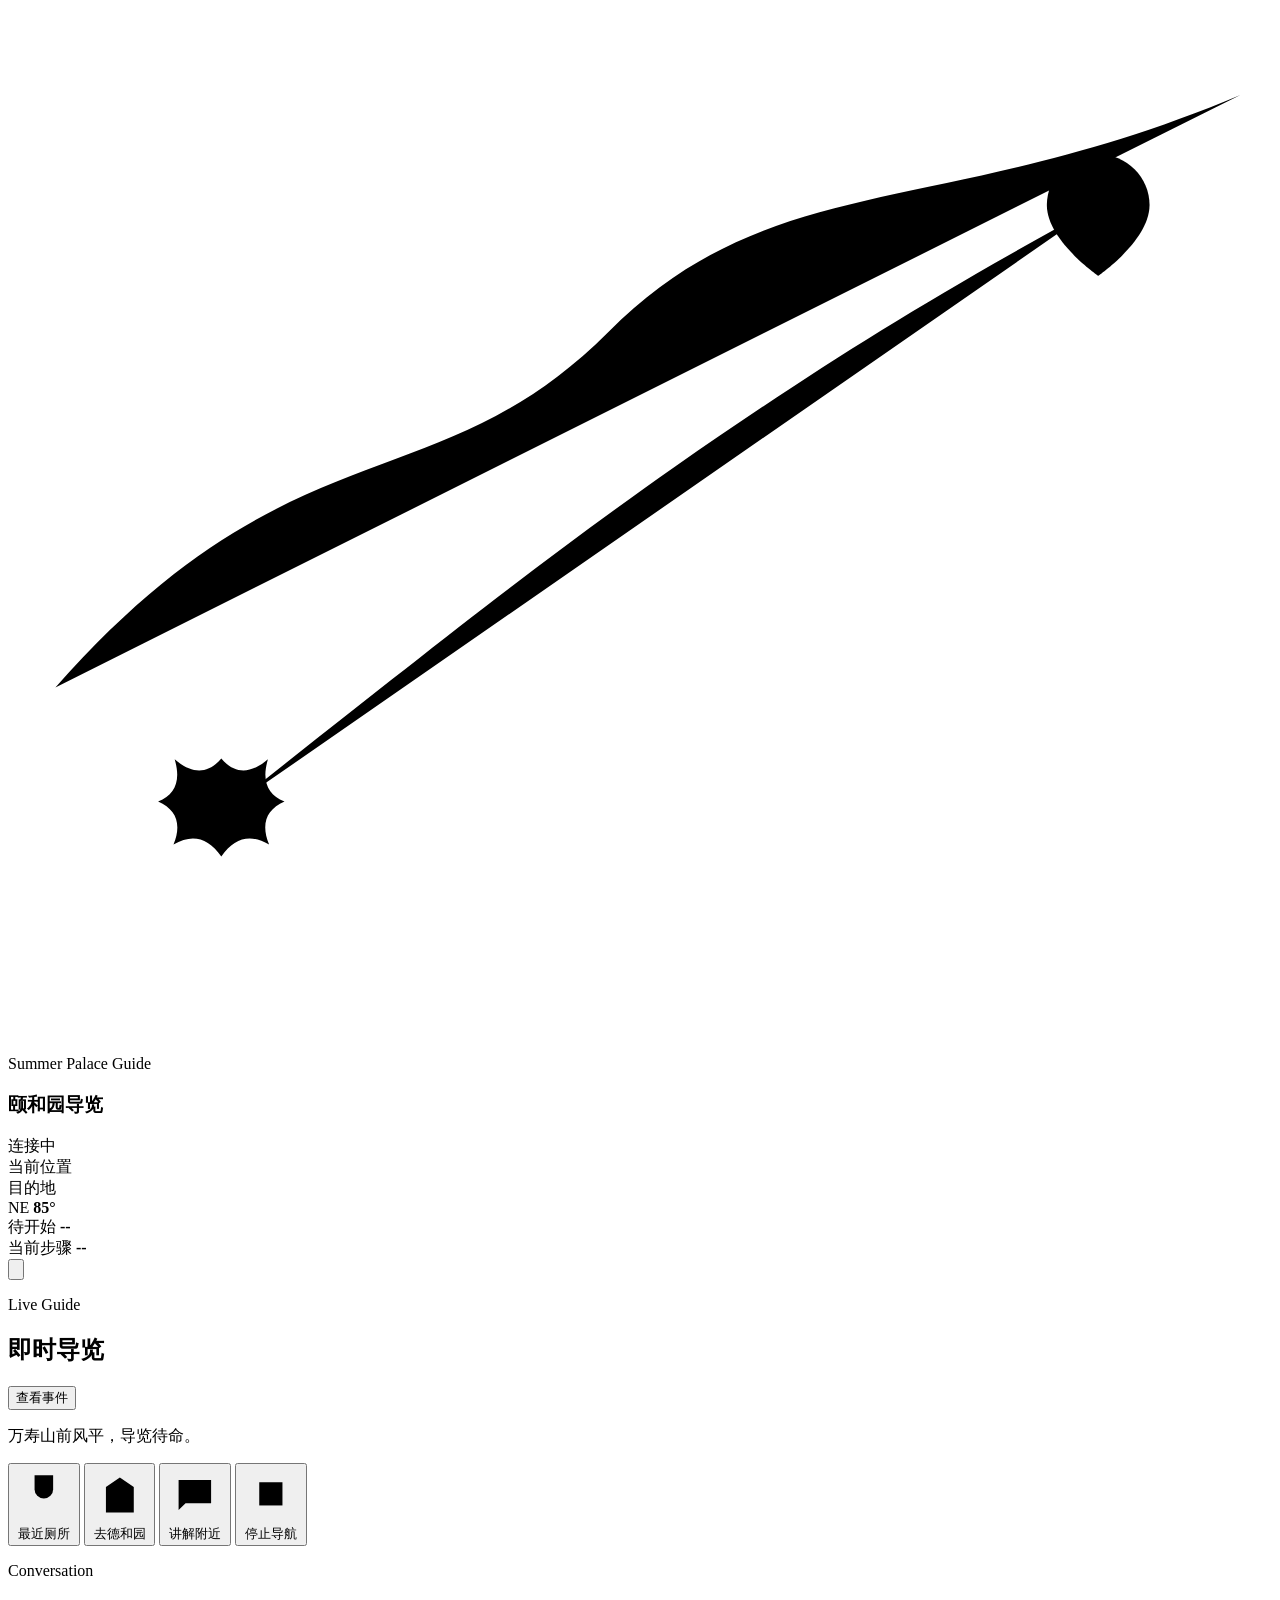
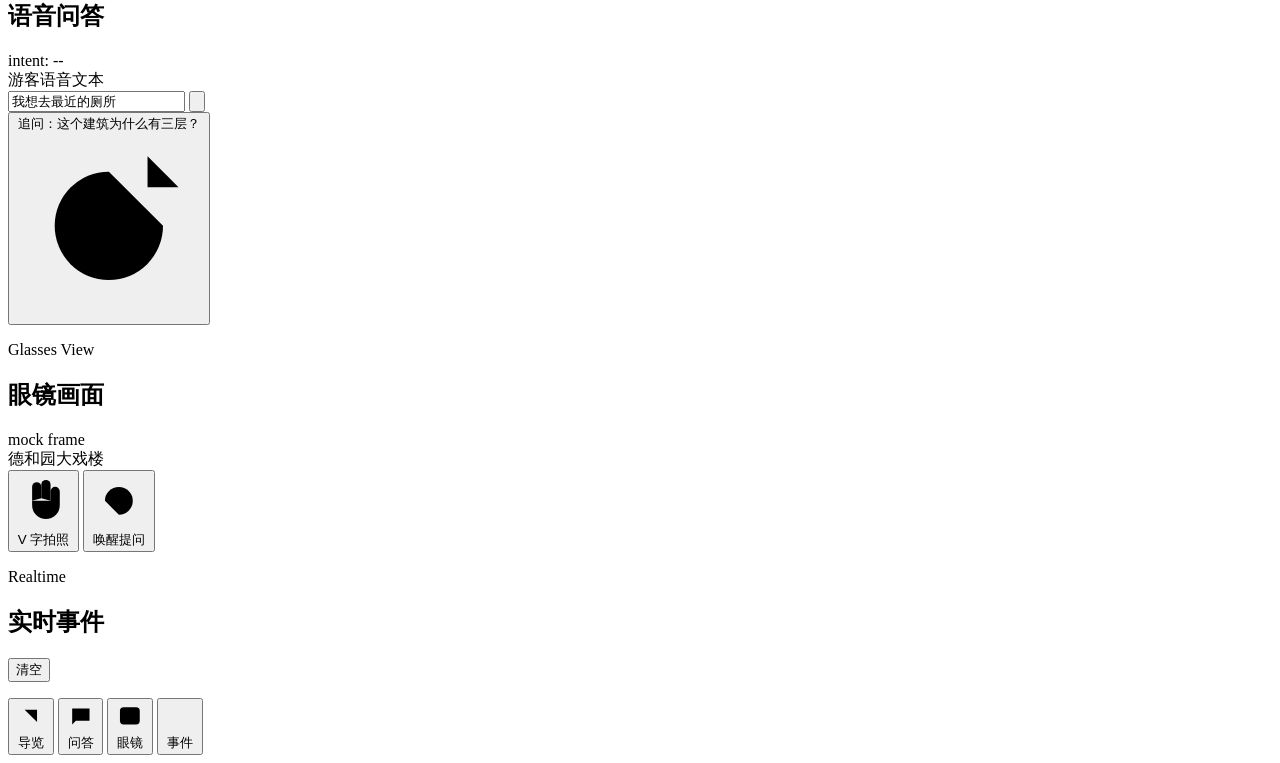
==== app/static/client/index.html @ bd085abf "codex改的，导航，导览功能全实现，基本上已经完成任务，还要改改前端页面" ====
<!doctype html>
<html lang="zh-CN">
  <head>
    <meta charset="utf-8" />
    <meta name="viewport" content="width=device-width, initial-scale=1" />
    <title>颐和园 AI 导览</title>
    <link rel="stylesheet" href="/static/client/styles.css" />
  </head>
  <body>
    <main class="stage">
      <section class="phone" aria-label="颐和园 AI 导览手机端">
        <section class="map-hero" aria-label="实时地图">
          <div id="baiduMap" class="baidu-map" hidden></div>
          <div id="fallbackMap" class="fallback-map">
            <div class="lake"></div>
            <svg class="route-svg" viewBox="0 0 320 260" role="img" aria-label="颐和园路线示意">
              <path class="shore" d="M12 172 C72 104 108 126 152 82 C194 40 236 54 312 22" />
              <path class="route-path" d="M54 204 C105 164 132 142 169 116 C205 91 232 74 276 50" />
              <path class="route-point start current-knot" d="M54 190c3.4 4 7.4 4 11.8.2-1.6 5.4-.2 8.9 4.2 10.7-4.7 2.1-6 5.7-3.9 10.9-4.7-2.8-8.7-1.8-12.1 3-3.4-4.8-7.4-5.8-12.1-3 2.1-5.2.8-8.8-3.9-10.9 4.4-1.8 5.8-5.3 4.2-10.7 4.4 3.8 8.4 3.8 11.8-.2Z" />
              <path class="current-knot-line" d="M47 202c3.4-4.2 10.6-4.2 14 0M49 206c3.3 2.3 6.7 2.3 10 0M54 207v11" />
              <path class="route-point dest palace-pin" d="M276 37c7.2 0 13 5.8 13 12.9 0 9-13 17.9-13 17.9s-13-8.9-13-17.9c0-7.1 5.8-12.9 13-12.9Z" />
            </svg>
          </div>

          <header class="topbar">
            <div>
              <p class="eyebrow">Summer Palace Guide</p>
              <h1>颐和园导览</h1>
            </div>
            <div class="status-pill" id="wsStatus">
              <span class="status-dot"></span>
              <span>连接中</span>
            </div>
          </header>

          <div class="map-chip map-chip-left">当前位置</div>
          <div class="map-chip map-chip-right" id="mapDestination">目的地</div>
          <div class="compass">
            <span>NE</span>
            <strong id="headingValue">85°</strong>
          </div>

          <section class="route-sheet" aria-label="导航状态">
            <div class="route-main">
              <span id="navStatus">待开始</span>
              <strong id="distanceValue">--</strong>
            </div>
            <div class="route-sub">
              <span>当前步骤</span>
              <strong id="stepValue">--</strong>
            </div>
            <button class="round-button" id="refreshLocationBtn" title="更新位置" aria-label="更新位置">
              <svg viewBox="0 0 24 24"><path d="M12 4v3m0 10v3M4 12h3m10 0h3M7.8 7.8l2.1 2.1m4.2 4.2 2.1 2.1m0-8.4-2.1 2.1m-4.2 4.2-2.1 2.1"/><circle cx="12" cy="12" r="3"/></svg>
            </button>
          </section>
        </section>

        <section class="content">
          <section class="view active" data-view="guide">
            <div class="section-head">
              <div>
                <p class="kicker">Live Guide</p>
                <h2>即时导览</h2>
              </div>
              <button class="text-button" data-switch="events">查看事件</button>
            </div>
            <p class="spoken" id="mainNarration">万寿山前风平，导览待命。</p>
            <div class="suggestions" id="suggestions"></div>
            <div class="action-grid">
              <button class="action primary" id="toiletBtn">
                <svg viewBox="0 0 24 24"><path d="M8 4h8v6a4 4 0 0 1-8 0V4Z"/><path d="M9 20h6M12 14v6"/></svg>
                <span>最近厕所</span>
              </button>
              <button class="action" id="deheBtn">
                <svg viewBox="0 0 24 24"><path d="M4 20h16M6 20V9l6-4 6 4v11M9 20v-7h6v7"/></svg>
                <span>去德和园</span>
              </button>
              <button class="action" id="explainBtn">
                <svg viewBox="0 0 24 24"><path d="M5 6h14v10H8l-3 3V6Z"/><path d="M8 9h8M8 12h5"/></svg>
                <span>讲解附近</span>
              </button>
              <button class="action danger" id="stopBtn">
                <svg viewBox="0 0 24 24"><path d="M7 7h10v10H7z"/></svg>
                <span>停止导航</span>
              </button>
            </div>
          </section>

          <section class="view" data-view="ask">
            <div class="section-head">
              <div>
                <p class="kicker">Conversation</p>
                <h2>语音问答</h2>
              </div>
              <span class="mini-label" id="intentLabel">intent: --</span>
            </div>
            <form class="chat-form" id="chatForm">
              <label for="chatInput">游客语音文本</label>
              <div class="input-row">
                <input id="chatInput" name="chatInput" value="我想去最近的厕所" autocomplete="off" />
                <button type="submit" class="send-button" aria-label="发送">
                  <svg viewBox="0 0 24 24"><path d="M4 12 20 5l-5 14-3-6-8-1Z"/></svg>
                </button>
              </div>
            </form>
            <button class="wide-command" id="ragBtn">
              <span>追问：这个建筑为什么有三层？</span>
              <svg viewBox="0 0 24 24"><path d="M12 5a7 7 0 1 0 7 7"/><path d="M12 9v4l3 2M17 3v4h4"/></svg>
            </button>
          </section>

          <section class="view" data-view="vision">
            <div class="section-head">
              <div>
                <p class="kicker">Glasses View</p>
                <h2>眼镜画面</h2>
              </div>
              <span class="mini-label">mock frame</span>
            </div>
            <div class="vision-preview">
              <div class="scan-line"></div>
              <div class="target-box">德和园大戏楼</div>
            </div>
            <div class="action-grid two">
              <button class="action primary" id="gestureBtn">
                <svg viewBox="0 0 24 24"><path d="M7 12V6a2 2 0 0 1 4 0v5"/><path d="M11 11V5a2 2 0 0 1 4 0v7"/><path d="M15 12V8a2 2 0 0 1 4 0v6a6 6 0 0 1-12 0v-2"/></svg>
                <span>V 字拍照</span>
              </button>
              <button class="action" id="wakeQuestionBtn">
                <svg viewBox="0 0 24 24"><path d="M12 18a6 6 0 1 0-6-6"/><path d="M8 18h8M12 14v4"/></svg>
                <span>唤醒提问</span>
              </button>
            </div>
          </section>

          <section class="view" data-view="events">
            <div class="section-head">
              <div>
                <p class="kicker">Realtime</p>
                <h2>实时事件</h2>
              </div>
              <button class="text-button" id="clearEventsBtn">清空</button>
            </div>
            <ol class="event-list" id="eventList"></ol>
          </section>
        </section>

        <nav class="tabbar" aria-label="页面导航">
          <button class="tab active" data-switch="guide">
            <svg viewBox="0 0 24 24"><path d="M5 19 19 5M7 7h10v10"/></svg>
            <span>导览</span>
          </button>
          <button class="tab" data-switch="ask">
            <svg viewBox="0 0 24 24"><path d="M5 6h14v10H8l-3 3V6Z"/><path d="M8 9h8M8 12h5"/></svg>
            <span>问答</span>
          </button>
          <button class="tab" data-switch="vision">
            <svg viewBox="0 0 24 24"><path d="M4 8a3 3 0 0 1 3-3h10a3 3 0 0 1 3 3v8a3 3 0 0 1-3 3H7a3 3 0 0 1-3-3V8Z"/><circle cx="12" cy="12" r="3"/></svg>
            <span>眼镜</span>
          </button>
          <button class="tab" data-switch="events">
            <svg viewBox="0 0 24 24"><path d="M6 5h12M6 12h12M6 19h12"/></svg>
            <span>事件</span>
          </button>
        </nav>
      </section>
    </main>

    <script src="/static/client/app.js"></script>
  </body>
</html>
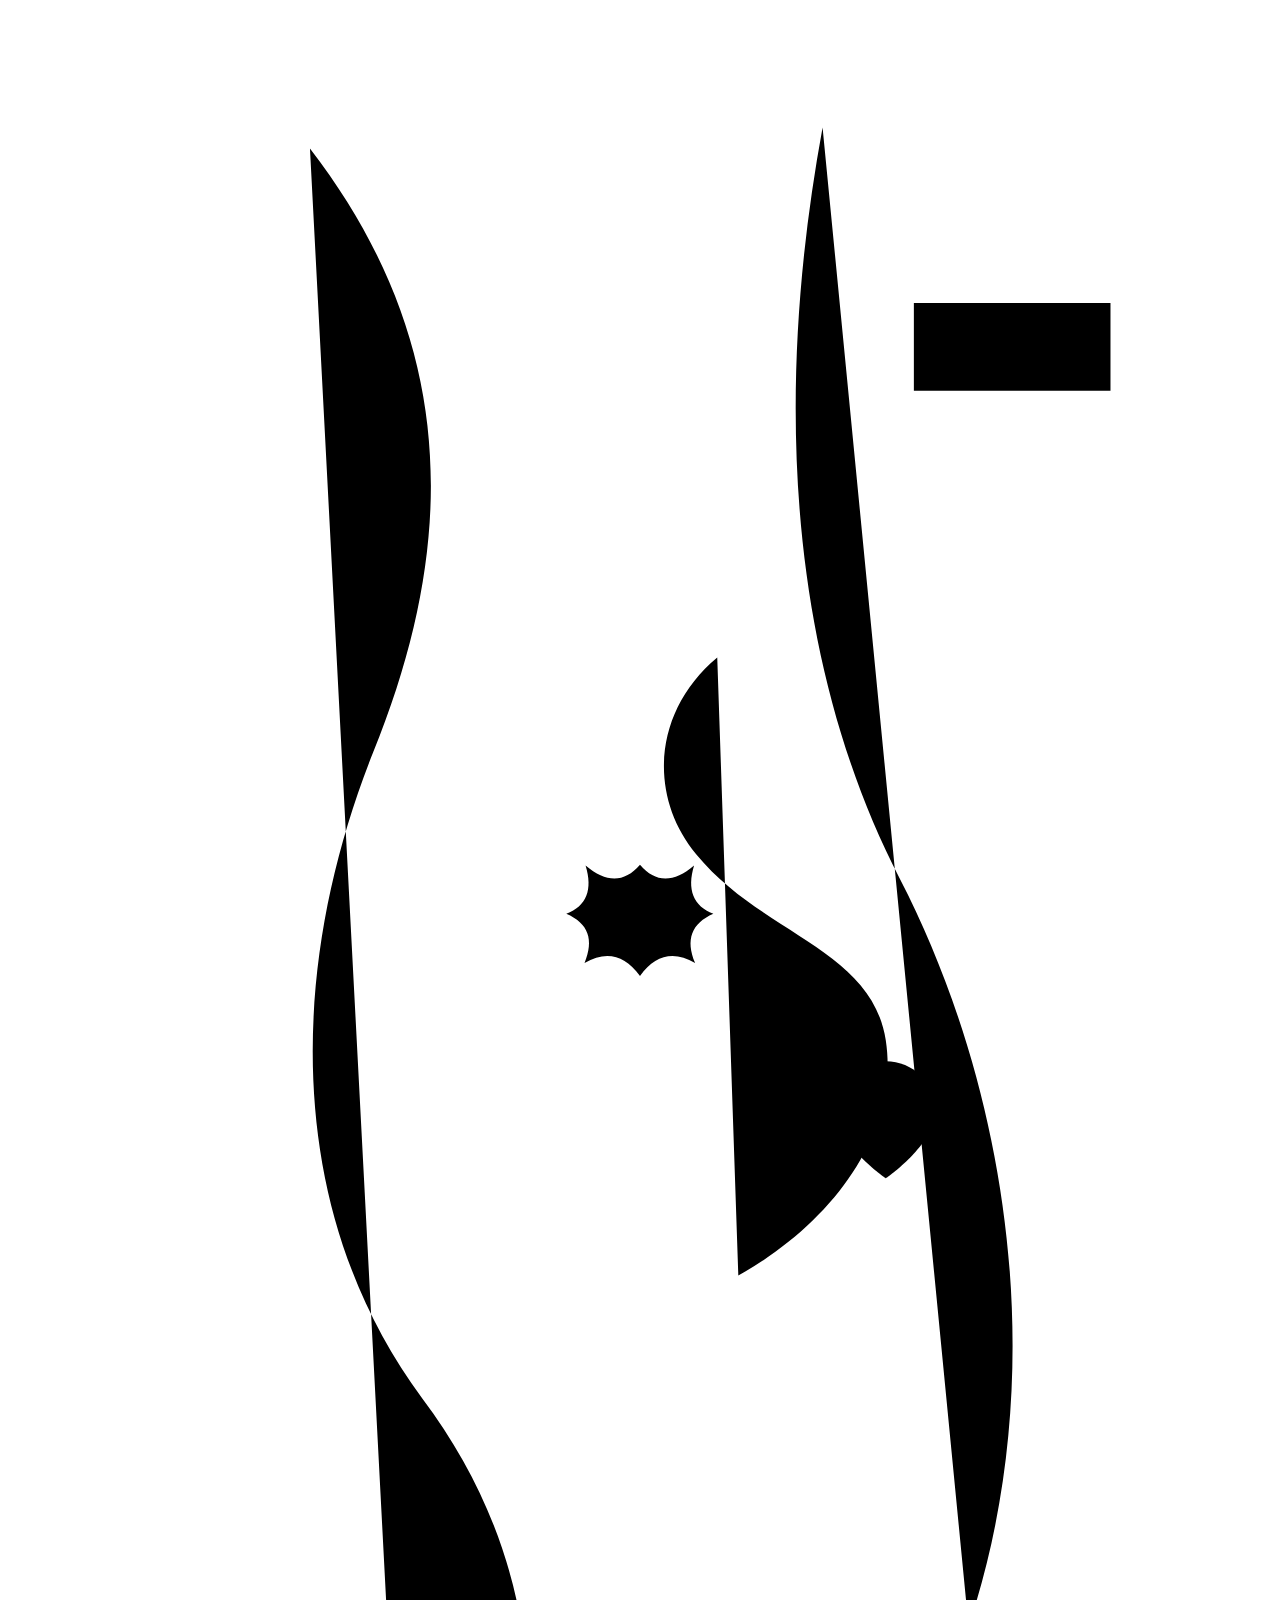
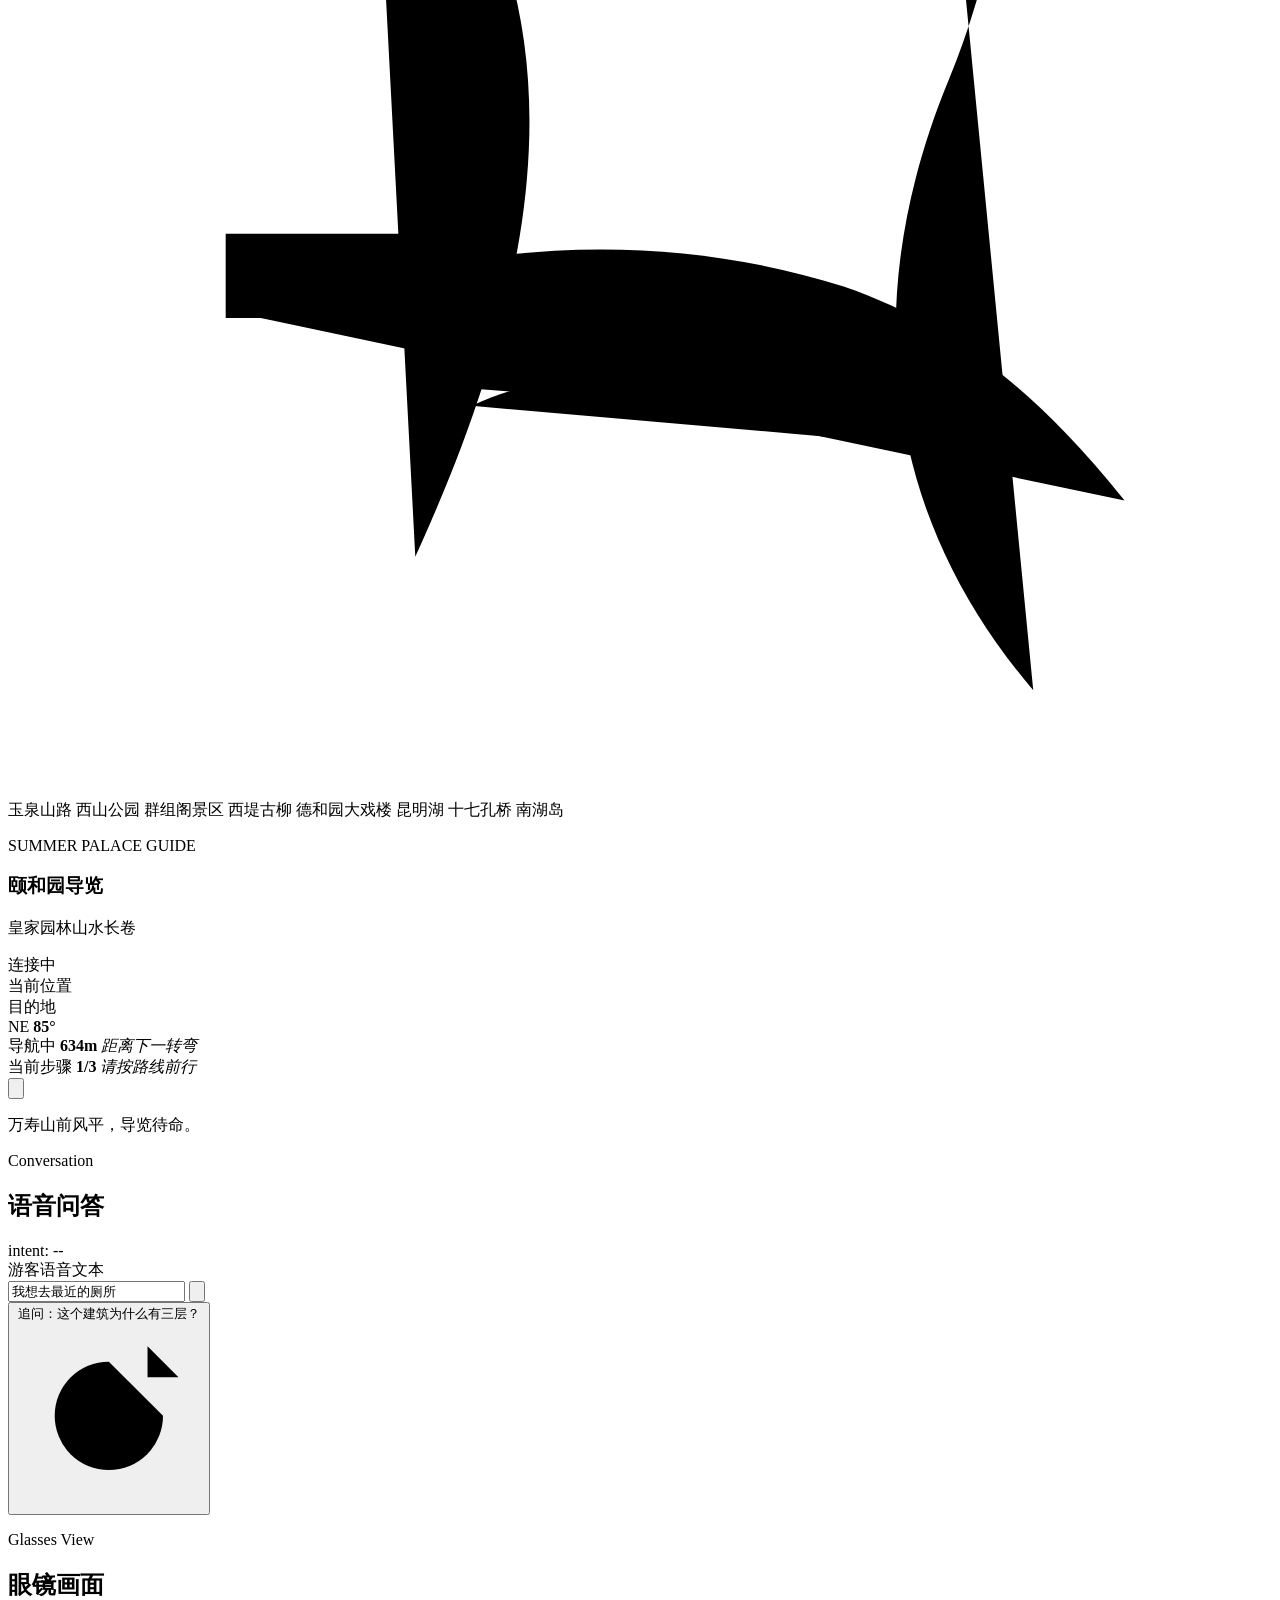
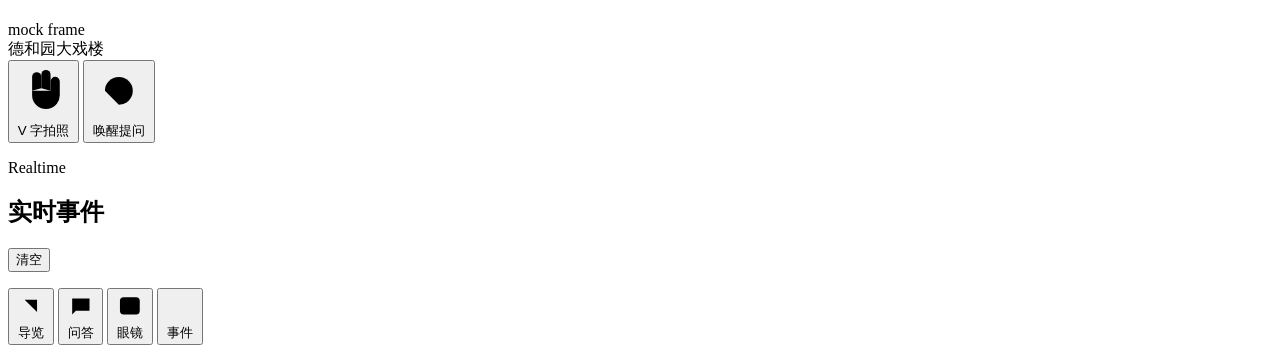
==== commit c6dbc454: "改了一半前端，额度用尽了" ====
--- a/app/static/client/index.html
+++ b/app/static/client/index.html
@@ -12,20 +12,47 @@
         <section class="map-hero" aria-label="实时地图">
           <div id="baiduMap" class="baidu-map" hidden></div>
           <div id="fallbackMap" class="fallback-map">
+            <i class="corner-ornament corner-tl"></i>
+            <i class="corner-ornament corner-tr"></i>
+            <i class="corner-ornament corner-bl"></i>
+            <i class="corner-ornament corner-br"></i>
+            <div class="paper-map-layer land-west"></div>
+            <div class="paper-map-layer land-east"></div>
             <div class="lake"></div>
-            <svg class="route-svg" viewBox="0 0 320 260" role="img" aria-label="颐和园路线示意">
-              <path class="shore" d="M12 172 C72 104 108 126 152 82 C194 40 236 54 312 22" />
-              <path class="route-path" d="M54 204 C105 164 132 142 169 116 C205 91 232 74 276 50" />
-              <path class="route-point start current-knot" d="M54 190c3.4 4 7.4 4 11.8.2-1.6 5.4-.2 8.9 4.2 10.7-4.7 2.1-6 5.7-3.9 10.9-4.7-2.8-8.7-1.8-12.1 3-3.4-4.8-7.4-5.8-12.1-3 2.1-5.2.8-8.8-3.9-10.9 4.4-1.8 5.8-5.3 4.2-10.7 4.4 3.8 8.4 3.8 11.8-.2Z" />
-              <path class="current-knot-line" d="M47 202c3.4-4.2 10.6-4.2 14 0M49 206c3.3 2.3 6.7 2.3 10 0M54 207v11" />
-              <path class="route-point dest palace-pin" d="M276 37c7.2 0 13 5.8 13 12.9 0 9-13 17.9-13 17.9s-13-8.9-13-17.9c0-7.1 5.8-12.9 13-12.9Z" />
+            <svg class="route-svg" viewBox="0 0 360 680" role="img" aria-label="颐和园路线示意">
+              <path class="map-road road-main" d="M86 40 C126 92 130 148 104 212 C80 272 78 342 118 396 C160 452 158 520 116 612" />
+              <path class="map-road road-east" d="M232 34 C218 110 222 186 254 248 C286 310 300 398 268 476 C244 534 246 596 292 650" />
+              <path class="map-road bridge-road" d="M72 544 C126 522 184 518 238 535 C270 546 294 566 318 596" />
+              <path class="bridge-arch" d="M118 563 C158 540 219 543 260 574" />
+              <path class="bridge-arch small" d="M132 569 C165 554 213 556 247 579" />
+              <path class="route-path" d="M202 185 C184 200 182 224 196 241 C215 264 246 268 250 294 C254 320 235 346 208 361" />
+              <path class="route-point start current-knot" d="M180 244c4.4 5.2 9.6 5.2 15.4.2-2.1 6.9-.2 11.5 5.5 13.8-6.2 2.7-8 7.4-5.2 14-6.1-3.6-11.4-2.3-15.7 3.7-4.4-6-9.6-7.3-15.8-3.7 2.8-6.6 1.1-11.3-5.2-14 5.8-2.3 7.6-6.9 5.5-13.8 5.9 5 11 5 15.5-.2Z" />
+              <path class="current-knot-line" d="M169 259c5.4-6.7 16.8-6.7 22.2 0M172 266c5.2 3.6 10.6 3.6 15.8 0M180 267v16" />
+              <path class="route-point dest palace-pin" d="M250 300c7.8 0 14.1 6.2 14.1 14 0 9.7-14.1 19.3-14.1 19.3s-14.1-9.6-14.1-19.3c0-7.8 6.3-14 14.1-14Z" />
+              <g class="map-building tower-a">
+                <path d="M56 520h76M66 506h56M74 492h40M82 478h24" />
+                <path d="M62 520v24h64v-24M78 520v-16M110 520v-16" />
+              </g>
+              <g class="map-building tower-b">
+                <path d="M250 84h72M260 70h52M270 56h32" />
+                <path d="M258 84v25h56V84" />
+              </g>
             </svg>
+            <span class="map-label label-yuquan">玉泉山路</span>
+            <span class="map-label label-west">西山公园</span>
+            <span class="map-label label-group">群组阁景区</span>
+            <span class="map-label label-willow">西堤古柳</span>
+            <span class="map-label label-dehe">德和园大戏楼</span>
+            <span class="map-label label-lake">昆明湖</span>
+            <span class="map-label label-bridge">十七孔桥</span>
+            <span class="map-label label-island">南湖岛</span>
           </div>
 
           <header class="topbar">
             <div>
-              <p class="eyebrow">Summer Palace Guide</p>
+              <p class="eyebrow">SUMMER PALACE GUIDE</p>
               <h1>颐和园导览</h1>
+              <p class="subtitle"><span>皇家园林</span><span>山水长卷</span></p>
             </div>
             <div class="status-pill" id="wsStatus">
               <span class="status-dot"></span>
@@ -42,12 +69,14 @@
 
           <section class="route-sheet" aria-label="导航状态">
             <div class="route-main">
-              <span id="navStatus">待开始</span>
-              <strong id="distanceValue">--</strong>
+              <span id="navStatus">导航中</span>
+              <strong id="distanceValue">634m</strong>
+              <em>距离下一转弯</em>
             </div>
             <div class="route-sub">
               <span>当前步骤</span>
-              <strong id="stepValue">--</strong>
+              <strong id="stepValue">1/3</strong>
+              <em>请按路线前行</em>
             </div>
             <button class="round-button" id="refreshLocationBtn" title="更新位置" aria-label="更新位置">
               <svg viewBox="0 0 24 24"><path d="M12 4v3m0 10v3M4 12h3m10 0h3M7.8 7.8l2.1 2.1m4.2 4.2 2.1 2.1m0-8.4-2.1 2.1m-4.2 4.2-2.1 2.1"/><circle cx="12" cy="12" r="3"/></svg>
@@ -55,36 +84,16 @@
           </section>
         </section>
 
+        <div class="route-progress" aria-label="路线进度">
+          <span class="route-progress-fill"></span>
+          <span class="route-progress-pin"></span>
+        </div>
+
+        <p class="spoken guide-narration" id="mainNarration">万寿山前风平，导览待命。</p>
+        <div class="suggestions guide-suggestions" id="suggestions"></div>
+
         <section class="content">
-          <section class="view active" data-view="guide">
-            <div class="section-head">
-              <div>
-                <p class="kicker">Live Guide</p>
-                <h2>即时导览</h2>
-              </div>
-              <button class="text-button" data-switch="events">查看事件</button>
-            </div>
-            <p class="spoken" id="mainNarration">万寿山前风平，导览待命。</p>
-            <div class="suggestions" id="suggestions"></div>
-            <div class="action-grid">
-              <button class="action primary" id="toiletBtn">
-                <svg viewBox="0 0 24 24"><path d="M8 4h8v6a4 4 0 0 1-8 0V4Z"/><path d="M9 20h6M12 14v6"/></svg>
-                <span>最近厕所</span>
-              </button>
-              <button class="action" id="deheBtn">
-                <svg viewBox="0 0 24 24"><path d="M4 20h16M6 20V9l6-4 6 4v11M9 20v-7h6v7"/></svg>
-                <span>去德和园</span>
-              </button>
-              <button class="action" id="explainBtn">
-                <svg viewBox="0 0 24 24"><path d="M5 6h14v10H8l-3 3V6Z"/><path d="M8 9h8M8 12h5"/></svg>
-                <span>讲解附近</span>
-              </button>
-              <button class="action danger" id="stopBtn">
-                <svg viewBox="0 0 24 24"><path d="M7 7h10v10H7z"/></svg>
-                <span>停止导航</span>
-              </button>
-            </div>
-          </section>
+          <section class="view active guide-view" data-view="guide" aria-label="导览地图"></section>
 
           <section class="view" data-view="ask">
             <div class="section-head">
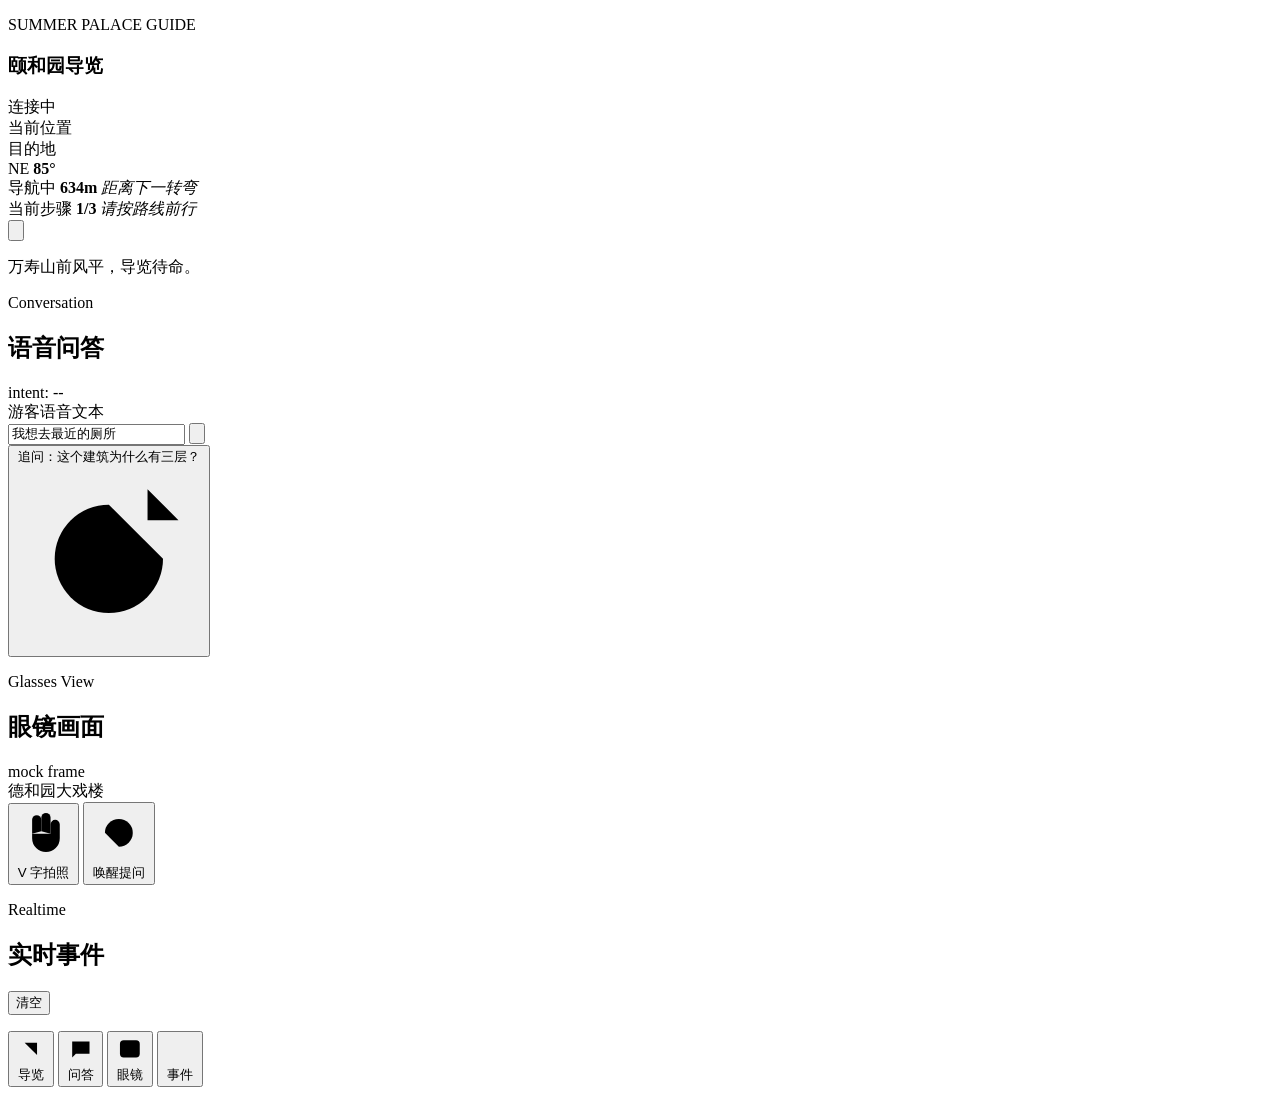
==== commit f9097995: "前端修改基本完成，还有点小瑕疵，只需微调" ====
--- a/app/static/client/index.html
+++ b/app/static/client/index.html
@@ -11,7 +11,7 @@
       <section class="phone" aria-label="颐和园 AI 导览手机端">
         <section class="map-hero" aria-label="实时地图">
           <div id="baiduMap" class="baidu-map" hidden></div>
-          <div id="fallbackMap" class="fallback-map">
+          <div id="fallbackMap" class="fallback-map" hidden>
             <i class="corner-ornament corner-tl"></i>
             <i class="corner-ornament corner-tr"></i>
             <i class="corner-ornament corner-bl"></i>
@@ -52,7 +52,6 @@
             <div>
               <p class="eyebrow">SUMMER PALACE GUIDE</p>
               <h1>颐和园导览</h1>
-              <p class="subtitle"><span>皇家园林</span><span>山水长卷</span></p>
             </div>
             <div class="status-pill" id="wsStatus">
               <span class="status-dot"></span>
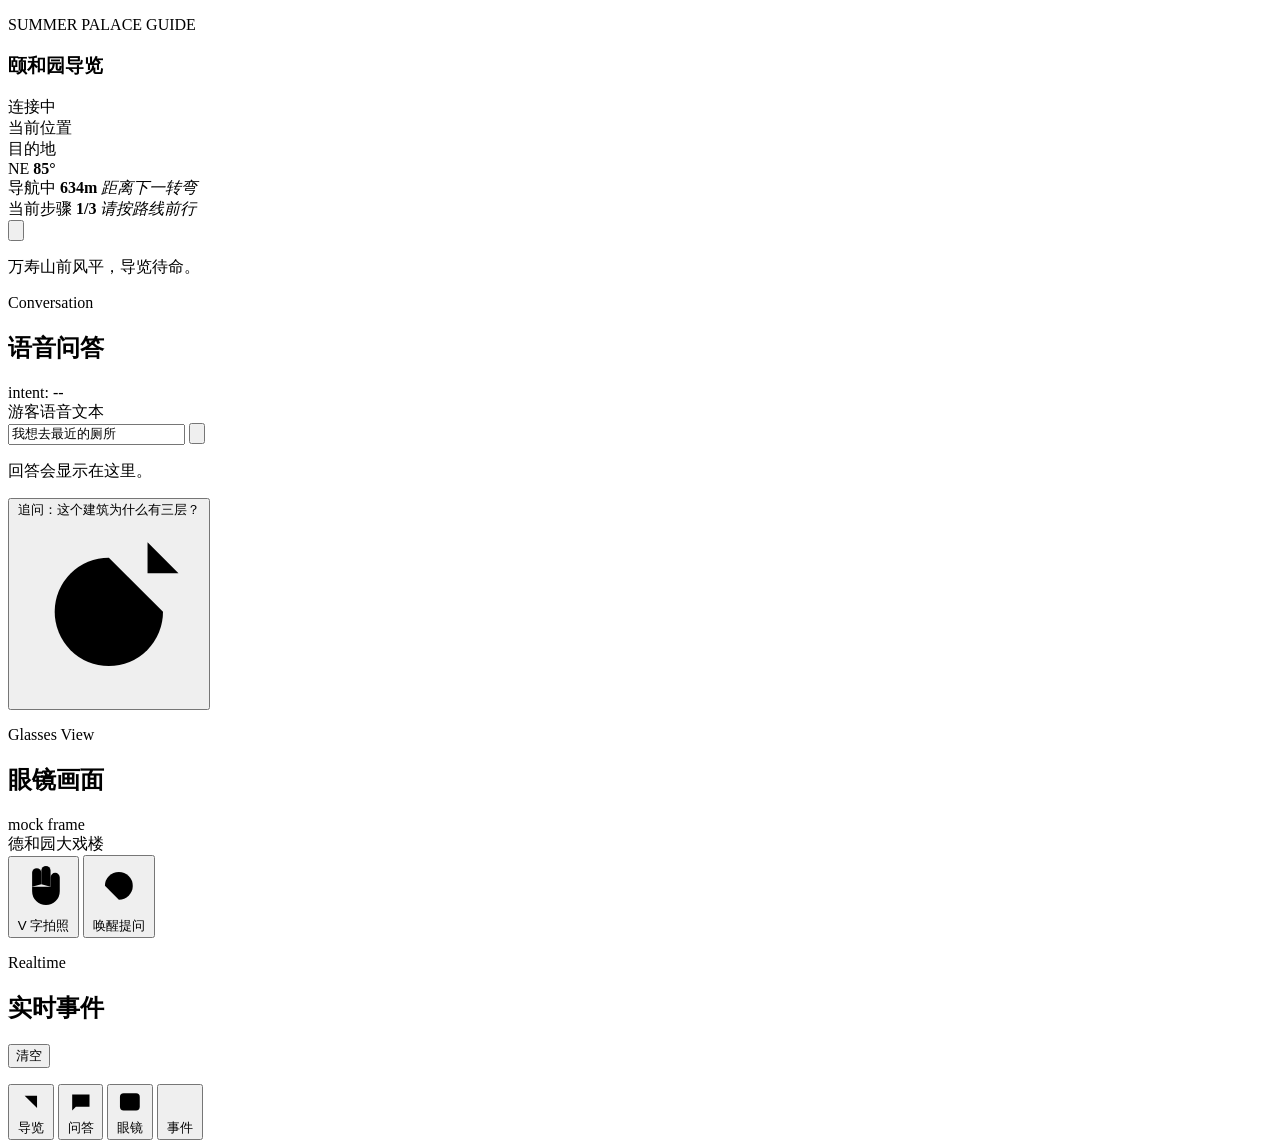
==== commit b0f36d1c: "接入了大模型api，之前被codex骗了，他伪造了一个api" ====
--- a/app/static/client/index.html
+++ b/app/static/client/index.html
@@ -111,6 +111,7 @@
                 </button>
               </div>
             </form>
+            <p class="spoken ask-answer" id="askAnswer">回答会显示在这里。</p>
             <button class="wide-command" id="ragBtn">
               <span>追问：这个建筑为什么有三层？</span>
               <svg viewBox="0 0 24 24"><path d="M12 5a7 7 0 1 0 7 7"/><path d="M12 9v4l3 2M17 3v4h4"/></svg>
